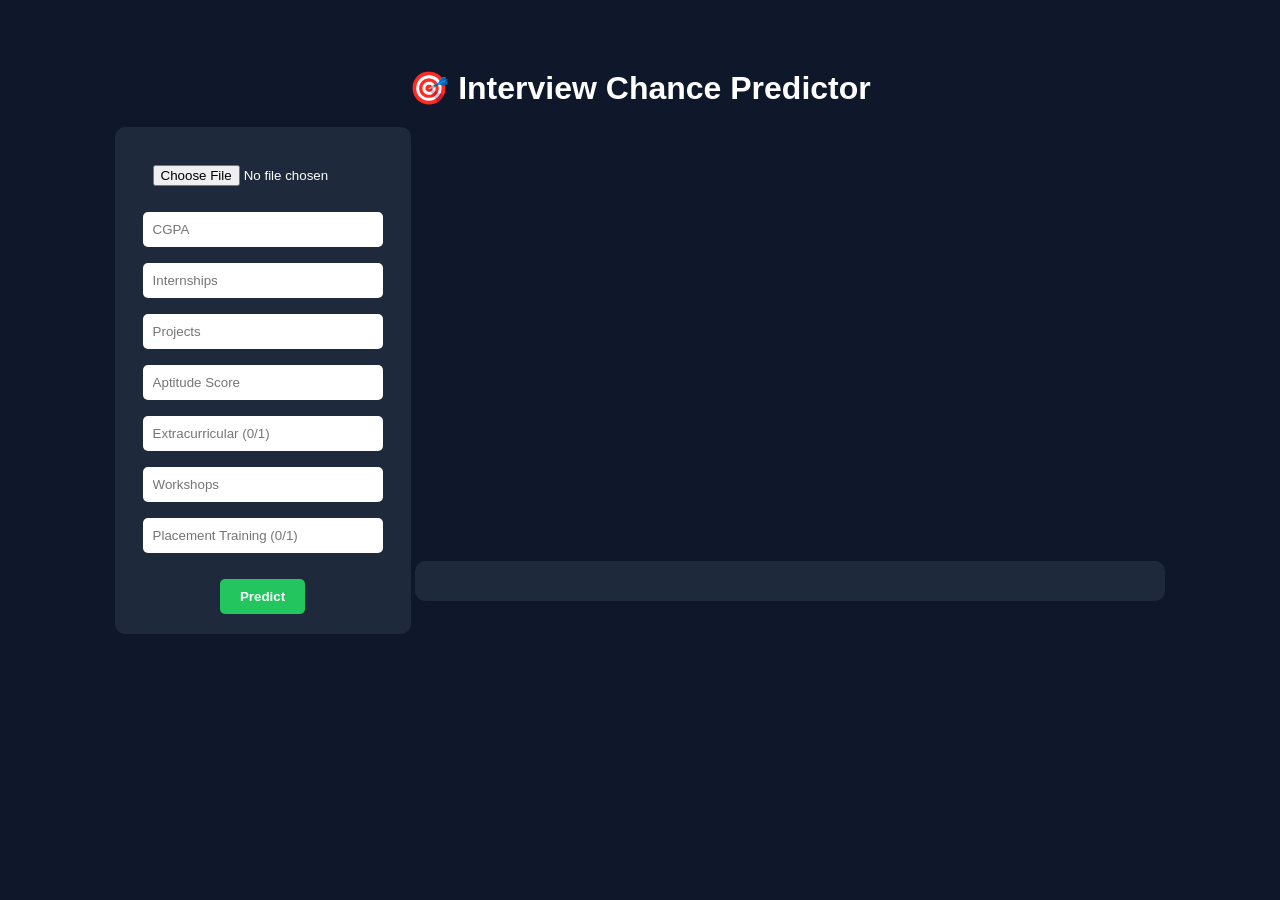
==== frontend/index.html @ 35190423 "basic frontend working" ====
<!DOCTYPE html>
<html>
<head>
    <title>Interview Predictor</title>

    <style>
        body {
            font-family: Arial;
            background: #0f172a;
            color: white;
            text-align: center;
            padding: 40px;
        }

        h1 {
            margin-bottom: 20px;
        }

        form {
            background: #1e293b;
            padding: 20px;
            border-radius: 10px;
            display: inline-block;
        }

        input {
            margin: 8px;
            padding: 10px;
            width: 220px;
            border-radius: 5px;
            border: none;
        }

        button {
            padding: 10px 20px;
            background: #22c55e;
            border: none;
            color: white;
            font-weight: bold;
            cursor: pointer;
            border-radius: 5px;
        }

        button:hover {
            background: #16a34a;
        }

        #result {
            margin-top: 25px;
            background: #1e293b;
            padding: 20px;
            border-radius: 10px;
            display: inline-block;
            width: 60%;
            text-align: left;
        }

        ul {
            margin-top: 5px;
        }
    </style>
</head>

<body>

<h1>🎯 Interview Chance Predictor</h1>

<form id="form">
    <input type="file" name="file" required><br>

    <input type="number" step="0.01" name="cgpa" placeholder="CGPA" required><br>
    <input type="number" name="internships" placeholder="Internships" required><br>
    <input type="number" name="projects" placeholder="Projects" required><br>
    <input type="number" name="aptitude" placeholder="Aptitude Score" required><br>
    <input type="number" name="extracurricular" placeholder="Extracurricular (0/1)" required><br>
    <input type="number" name="workshops" placeholder="Workshops" required><br>
    <input type="number" name="placement_training" placeholder="Placement Training (0/1)" required><br>

    <br>
    <button type="submit">Predict</button>
</form>

<div id="result"></div>

<script>
document.getElementById("form").addEventListener("submit", async function(e) {
    e.preventDefault();

    const resultDiv = document.getElementById("result");
    resultDiv.innerHTML = "⏳ Processing...";

    const formData = new FormData(this);

    try {
        const response = await fetch("http://127.0.0.1:8000/predict", {
            method: "POST",
            body: formData
        });

        const data = await response.json();

        if (data.error) {
            resultDiv.innerHTML = "❌ " + data.error;
            return;
        }

        resultDiv.innerHTML = `
            <h2>📊 Result</h2>
            <p><b>Probability:</b> ${data.probability}%</p>
            <p><b>Voice Score:</b> ${data.voice_score}</p>

            <p><b>Strengths:</b></p>
            <ul>
                ${data.strengths.map(s => `<li>${s}</li>`).join("")}
            </ul>

            <p><b>Weaknesses:</b></p>
            <ul>
                ${data.weaknesses.map(w => `<li>${w}</li>`).join("")}
            </ul>
        `;

    } catch (error) {
        console.error(error);
        resultDiv.innerHTML = "❌ Error connecting to backend";
    }
});
</script>

</body>
</html>











<!-- to start frontend -->
<!-- python -m http.server 5500 -->
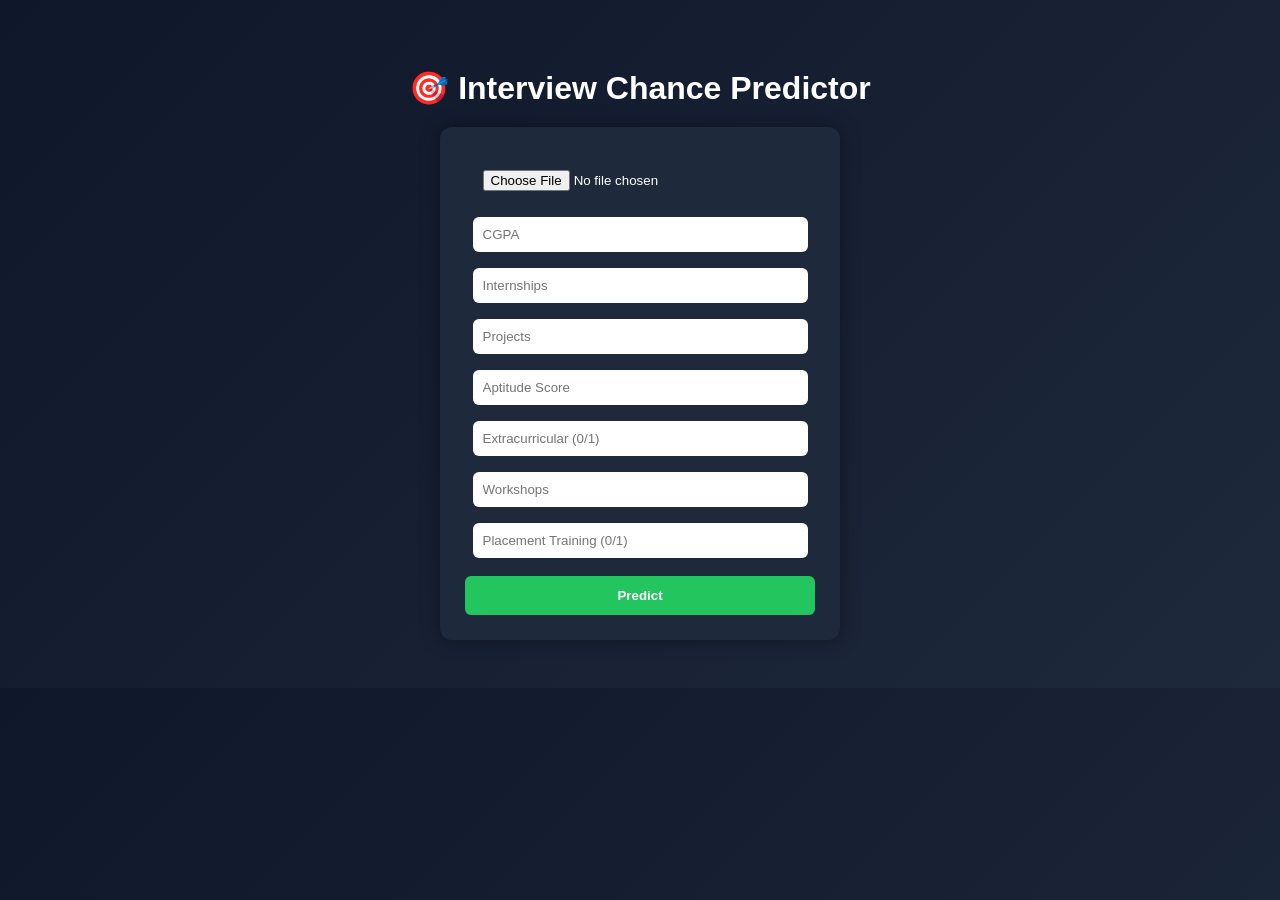
==== commit 186f6677: "Frontend Modified" ====
--- a/frontend/index.html
+++ b/frontend/index.html
@@ -1,84 +1,132 @@
 <!DOCTYPE html>
-<html>
+<html lang="en">
 <head>
-    <title>Interview Predictor</title>
+<meta charset="UTF-8">
+<title>Interview Chance Predictor</title>
 
-    <style>
-        body {
-            font-family: Arial;
-            background: #0f172a;
-            color: white;
-            text-align: center;
-            padding: 40px;
-        }
+<style>
+body {
+    font-family: Arial;
+    background: linear-gradient(135deg, #0f172a, #1e293b);
+    color: white;
+    text-align: center;
+    padding: 40px;
+}
 
-        h1 {
-            margin-bottom: 20px;
-        }
+h1 {
+    margin-bottom: 20px;
+}
 
-        form {
-            background: #1e293b;
-            padding: 20px;
-            border-radius: 10px;
-            display: inline-block;
-        }
+.card {
+    background: #1e293b;
+    padding: 25px;
+    border-radius: 12px;
+    display: inline-block;
+    width: 350px;
+    box-shadow: 0 0 20px rgba(0,0,0,0.4);
+}
 
-        input {
-            margin: 8px;
-            padding: 10px;
-            width: 220px;
-            border-radius: 5px;
-            border: none;
-        }
+input {
+    margin: 8px 0;
+    padding: 10px;
+    width: 90%;
+    border-radius: 6px;
+    border: none;
+}
 
-        button {
-            padding: 10px 20px;
-            background: #22c55e;
-            border: none;
-            color: white;
-            font-weight: bold;
-            cursor: pointer;
-            border-radius: 5px;
-        }
+button {
+    margin-top: 10px;
+    padding: 12px 20px;
+    background: #22c55e;
+    border: none;
+    color: white;
+    font-weight: bold;
+    cursor: pointer;
+    border-radius: 6px;
+    width: 100%;
+}
 
-        button:hover {
-            background: #16a34a;
-        }
+button:hover {
+    background: #16a34a;
+}
 
-        #result {
-            margin-top: 25px;
-            background: #1e293b;
-            padding: 20px;
-            border-radius: 10px;
-            display: inline-block;
-            width: 60%;
-            text-align: left;
-        }
+#result {
+    margin-top: 30px;
+    padding: 20px;
+    border-radius: 12px;
+    background: #1e293b;
+    display: none;
+}
 
-        ul {
-            margin-top: 5px;
-        }
-    </style>
+.progress-bar {
+    width: 100%;
+    background: #334155;
+    border-radius: 10px;
+    overflow: hidden;
+    margin: 10px 0;
+}
+
+.progress-fill {
+    height: 20px;
+    background: #22c55e;
+    width: 0%;
+    text-align: center;
+    color: black;
+    font-weight: bold;
+}
+
+.tag {
+    display: inline-block;
+    padding: 5px 10px;
+    margin: 5px;
+    border-radius: 6px;
+    font-size: 14px;
+}
+
+.strength {
+    background: #16a34a;
+}
+
+.weakness {
+    background: #dc2626;
+}
+
+.loader {
+    border: 4px solid #334155;
+    border-top: 4px solid #22c55e;
+    border-radius: 50%;
+    width: 30px;
+    height: 30px;
+    animation: spin 1s linear infinite;
+    margin: 15px auto;
+}
+
+@keyframes spin {
+    0% { transform: rotate(0deg); }
+    100% { transform: rotate(360deg); }
+}
+</style>
 </head>
 
 <body>
 
 <h1>🎯 Interview Chance Predictor</h1>
 
+<div class="card">
 <form id="form">
-    <input type="file" name="file" required><br>
+    <input type="file" name="file" required>
 
-    <input type="number" step="0.01" name="cgpa" placeholder="CGPA" required><br>
-    <input type="number" name="internships" placeholder="Internships" required><br>
-    <input type="number" name="projects" placeholder="Projects" required><br>
-    <input type="number" name="aptitude" placeholder="Aptitude Score" required><br>
-    <input type="number" name="extracurricular" placeholder="Extracurricular (0/1)" required><br>
-    <input type="number" name="workshops" placeholder="Workshops" required><br>
-    <input type="number" name="placement_training" placeholder="Placement Training (0/1)" required><br>
+    <input type="number" step="0.01" name="cgpa" placeholder="CGPA" required>
+    <input type="number" name="internships" placeholder="Internships" required>
+    <input type="number" name="projects" placeholder="Projects" required>
+    <input type="number" name="aptitude" placeholder="Aptitude Score" required>
+    <input type="number" name="extracurricular" placeholder="Extracurricular (0/1)" required>
+    <input type="number" name="workshops" placeholder="Workshops" required>
+    <input type="number" name="placement_training" placeholder="Placement Training (0/1)" required>
 
-    <br>
     <button type="submit">Predict</button>
 </form>
+</div>
 
 <div id="result"></div>
 
@@ -87,7 +135,8 @@
     e.preventDefault();
 
     const resultDiv = document.getElementById("result");
-    resultDiv.innerHTML = "⏳ Processing...";
+    resultDiv.style.display = "block";
+    resultDiv.innerHTML = "<div class='loader'></div><p>Analyzing...</p>";
 
     const formData = new FormData(this);
 
@@ -104,20 +153,26 @@
             return;
         }
 
+        const probability = data.probability;
+
         resultDiv.innerHTML = `
             <h2>📊 Result</h2>
-            <p><b>Probability:</b> ${data.probability}%</p>
+
+            <p><b>Probability:</b> ${probability}%</p>
+
+            <div class="progress-bar">
+                <div class="progress-fill" style="width:${probability}%">
+                    ${probability}%
+                </div>
+            </div>
+
             <p><b>Voice Score:</b> ${data.voice_score}</p>
 
-            <p><b>Strengths:</b></p>
-            <ul>
-                ${data.strengths.map(s => `<li>${s}</li>`).join("")}
-            </ul>
+            <h3>✅ Strengths</h3>
+            ${data.strengths.map(s => `<span class="tag strength">${s}</span>`).join("")}
 
-            <p><b>Weaknesses:</b></p>
-            <ul>
-                ${data.weaknesses.map(w => `<li>${w}</li>`).join("")}
-            </ul>
+            <h3>⚠️ Weaknesses</h3>
+            ${data.weaknesses.map(w => `<span class="tag weakness">${w}</span>`).join("")}
         `;
 
     } catch (error) {
@@ -131,14 +186,5 @@
 </html>
 
 
-
-
-
-
-
-
-
-
-
 <!-- to start frontend -->
 <!-- python -m http.server 5500 --> 
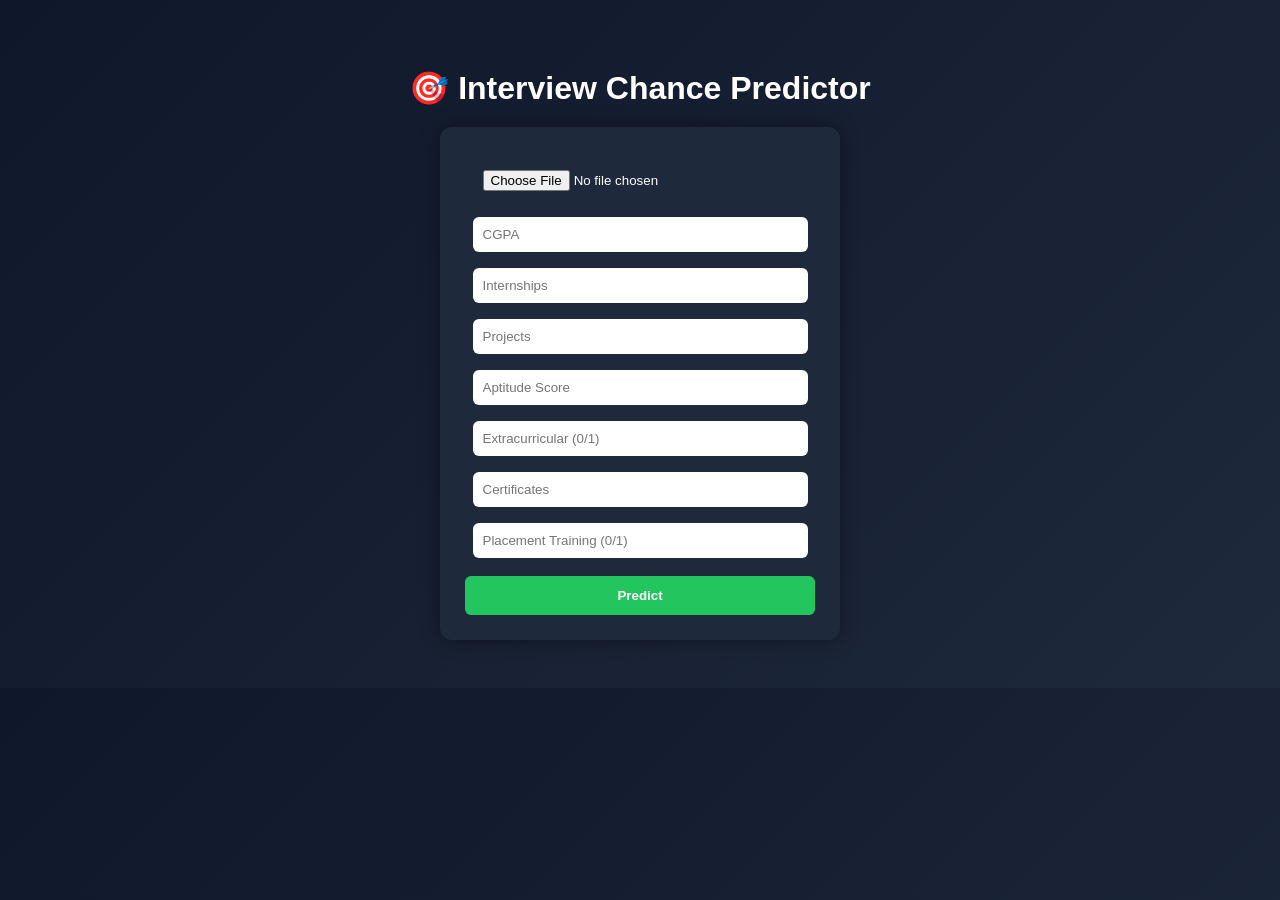
==== commit 5d09c100: "Basic complete pipeline" ====
--- a/frontend/index.html
+++ b/frontend/index.html
@@ -121,7 +121,7 @@
     <input type="number" name="projects" placeholder="Projects" required>
     <input type="number" name="aptitude" placeholder="Aptitude Score" required>
     <input type="number" name="extracurricular" placeholder="Extracurricular (0/1)" required>
-    <input type="number" name="workshops" placeholder="Workshops" required>
+    <input type="number" name="Certificates" placeholder="Certificates" required>
     <input type="number" name="placement_training" placeholder="Placement Training (0/1)" required>
 
     <button type="submit">Predict</button>
@@ -173,6 +173,9 @@
 
             <h3>⚠️ Weaknesses</h3>
             ${data.weaknesses.map(w => `<span class="tag weakness">${w}</span>`).join("")}
+
+            <h3>💡 Suggestions</h3>
+            ${(data.suggestions || []).map(s => `<span class="tag">${s}</span>`).join("")}
         `;
 
     } catch (error) {
@@ -188,3 +191,4 @@
 
 <!-- to start frontend -->
 <!-- python -m http.server 5500 --> 
+ <!-- http://localhost:5500/frontend/index.html --> 
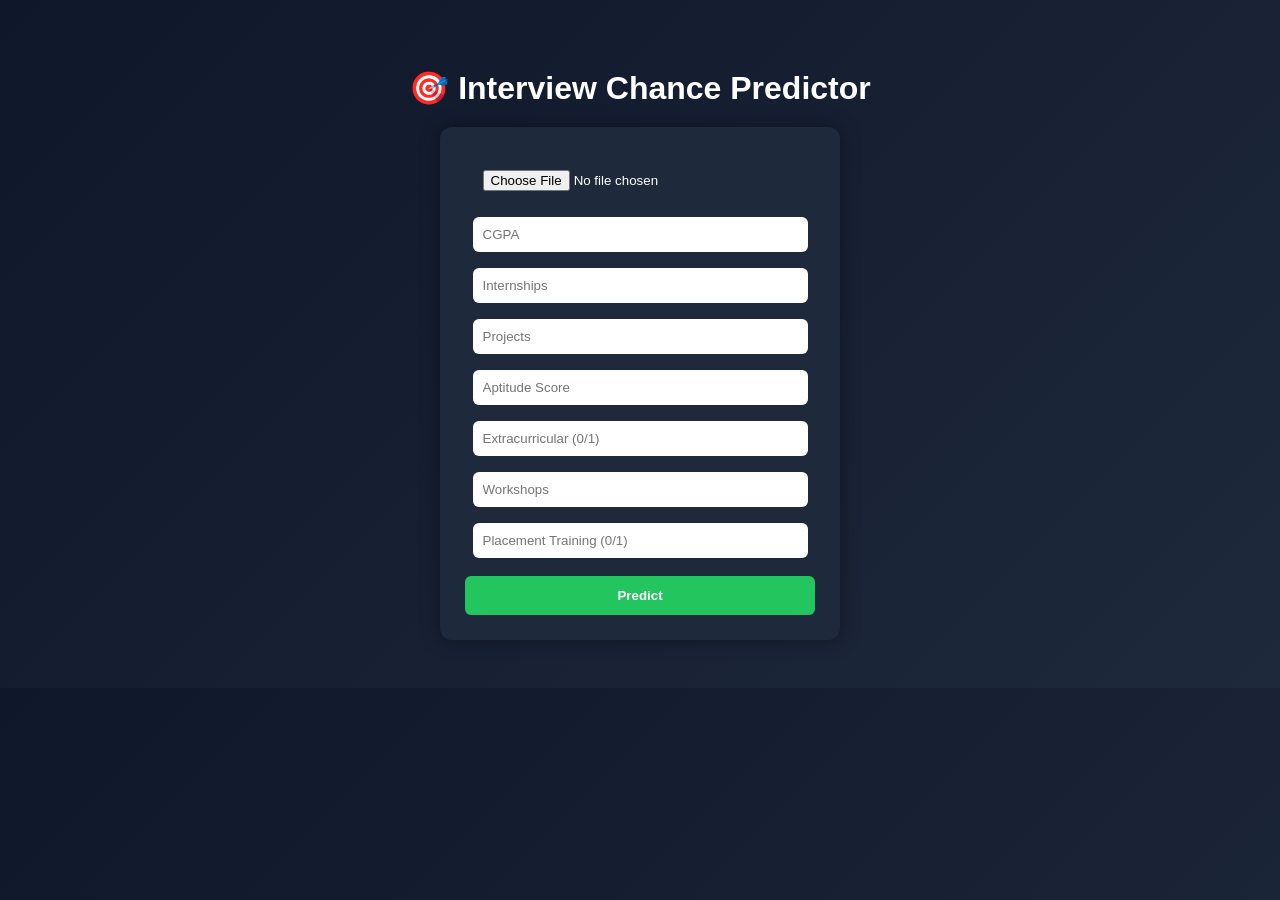
==== commit 7448d670: "Final Complete pipeline" ====
--- a/frontend/index.html
+++ b/frontend/index.html
@@ -81,6 +81,7 @@
     margin: 5px;
     border-radius: 6px;
     font-size: 14px;
+    background: #2563eb;
 }
 
 .strength {
@@ -121,7 +122,10 @@
     <input type="number" name="projects" placeholder="Projects" required>
     <input type="number" name="aptitude" placeholder="Aptitude Score" required>
     <input type="number" name="extracurricular" placeholder="Extracurricular (0/1)" required>
-    <input type="number" name="Certificates" placeholder="Certificates" required>
+
+    <!-- ✅ FIXED HERE -->
+    <input type="number" name="workshops" placeholder="Workshops" required>
+
     <input type="number" name="placement_training" placeholder="Placement Training (0/1)" required>
 
     <button type="submit">Predict</button>
@@ -169,10 +173,10 @@
             <p><b>Voice Score:</b> ${data.voice_score}</p>
 
             <h3>✅ Strengths</h3>
-            ${data.strengths.map(s => `<span class="tag strength">${s}</span>`).join("")}
+            ${(data.strengths || []).map(s => `<span class="tag strength">${s}</span>`).join("")}
 
             <h3>⚠️ Weaknesses</h3>
-            ${data.weaknesses.map(w => `<span class="tag weakness">${w}</span>`).join("")}
+            ${(data.weaknesses || []).map(w => `<span class="tag weakness">${w}</span>`).join("")}
 
             <h3>💡 Suggestions</h3>
             ${(data.suggestions || []).map(s => `<span class="tag">${s}</span>`).join("")}
@@ -189,6 +193,7 @@
 </html>
 
 
-<!-- to start frontend -->
-<!-- python -m http.server 5500 --> 
- <!-- http://localhost:5500/frontend/index.html --> 
+
+<!-- to start frontend --> 
+ <!-- python -m http.server 5500 --> 
+ <!-- http://localhost:5500/frontend/index.html -->
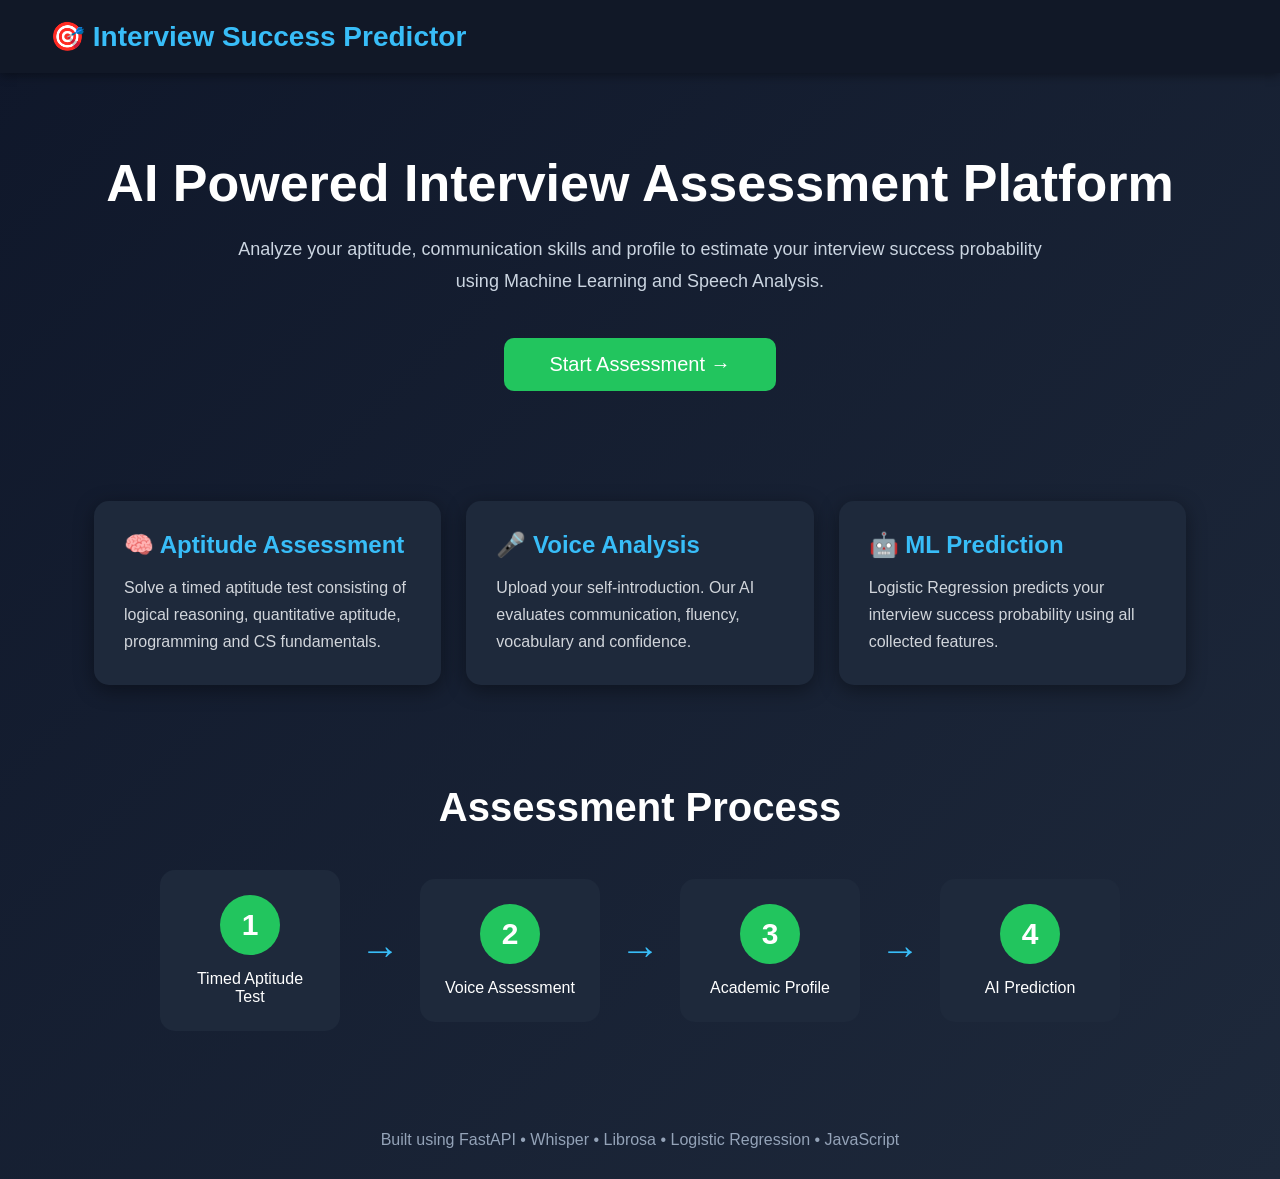
==== commit 72525765: "Frontend with Assesment" ====
--- a/frontend/index.html
+++ b/frontend/index.html
@@ -1,199 +1,209 @@
 <!DOCTYPE html>
 <html lang="en">
+
 <head>
-<meta charset="UTF-8">
-<title>Interview Chance Predictor</title>
-
-<style>
-body {
-    font-family: Arial;
-    background: linear-gradient(135deg, #0f172a, #1e293b);
-    color: white;
-    text-align: center;
-    padding: 40px;
-}
-
-h1 {
-    margin-bottom: 20px;
-}
-
-.card {
-    background: #1e293b;
-    padding: 25px;
-    border-radius: 12px;
-    display: inline-block;
-    width: 350px;
-    box-shadow: 0 0 20px rgba(0,0,0,0.4);
-}
-
-input {
-    margin: 8px 0;
-    padding: 10px;
-    width: 90%;
-    border-radius: 6px;
-    border: none;
-}
-
-button {
-    margin-top: 10px;
-    padding: 12px 20px;
-    background: #22c55e;
-    border: none;
-    color: white;
-    font-weight: bold;
-    cursor: pointer;
-    border-radius: 6px;
-    width: 100%;
-}
-
-button:hover {
-    background: #16a34a;
-}
-
-#result {
-    margin-top: 30px;
-    padding: 20px;
-    border-radius: 12px;
-    background: #1e293b;
-    display: none;
-}
-
-.progress-bar {
-    width: 100%;
-    background: #334155;
-    border-radius: 10px;
-    overflow: hidden;
-    margin: 10px 0;
-}
-
-.progress-fill {
-    height: 20px;
-    background: #22c55e;
-    width: 0%;
-    text-align: center;
-    color: black;
-    font-weight: bold;
-}
-
-.tag {
-    display: inline-block;
-    padding: 5px 10px;
-    margin: 5px;
-    border-radius: 6px;
-    font-size: 14px;
-    background: #2563eb;
-}
-
-.strength {
-    background: #16a34a;
-}
-
-.weakness {
-    background: #dc2626;
-}
-
-.loader {
-    border: 4px solid #334155;
-    border-top: 4px solid #22c55e;
-    border-radius: 50%;
-    width: 30px;
-    height: 30px;
-    animation: spin 1s linear infinite;
-    margin: 15px auto;
-}
-
-@keyframes spin {
-    0% { transform: rotate(0deg); }
-    100% { transform: rotate(360deg); }
-}
-</style>
+
+    <meta charset="UTF-8">
+    <meta name="viewport" content="width=device-width, initial-scale=1.0">
+
+    <title>Interview Success Predictor</title>
+
+    <link rel="stylesheet" href="css/style.css">
+
 </head>
 
 <body>
 
-<h1>🎯 Interview Chance Predictor</h1>
-
-<div class="card">
-<form id="form">
-    <input type="file" name="file" required>
-
-    <input type="number" step="0.01" name="cgpa" placeholder="CGPA" required>
-    <input type="number" name="internships" placeholder="Internships" required>
-    <input type="number" name="projects" placeholder="Projects" required>
-    <input type="number" name="aptitude" placeholder="Aptitude Score" required>
-    <input type="number" name="extracurricular" placeholder="Extracurricular (0/1)" required>
-
-    <!-- ✅ FIXED HERE -->
-    <input type="number" name="workshops" placeholder="Workshops" required>
-
-    <input type="number" name="placement_training" placeholder="Placement Training (0/1)" required>
-
-    <button type="submit">Predict</button>
-</form>
-</div>
-
-<div id="result"></div>
-
-<script>
-document.getElementById("form").addEventListener("submit", async function(e) {
-    e.preventDefault();
-
-    const resultDiv = document.getElementById("result");
-    resultDiv.style.display = "block";
-    resultDiv.innerHTML = "<div class='loader'></div><p>Analyzing...</p>";
-
-    const formData = new FormData(this);
-
-    try {
-        const response = await fetch("http://127.0.0.1:8000/predict", {
-            method: "POST",
-            body: formData
-        });
-
-        const data = await response.json();
-
-        if (data.error) {
-            resultDiv.innerHTML = "❌ " + data.error;
-            return;
+    <!-- Navigation -->
+
+    <nav class="navbar">
+
+        <div class="logo">
+
+            🎯 Interview Success Predictor
+
+        </div>
+
+    </nav>
+
+    <!-- Hero Section -->
+
+    <section class="hero">
+
+        <h1>
+
+            AI Powered Interview Assessment Platform
+
+        </h1>
+
+        <p>
+
+            Analyze your aptitude, communication skills and profile
+            to estimate your interview success probability using
+            Machine Learning and Speech Analysis.
+
+        </p>
+
+        <button onclick="startAssessment()">
+
+            Start Assessment →
+
+        </button>
+
+    </section>
+
+    <!-- Features -->
+
+    <section class="features">
+
+        <div class="feature-card">
+
+            <h2>🧠 Aptitude Assessment</h2>
+
+            <p>
+
+                Solve a timed aptitude test consisting of
+                logical reasoning, quantitative aptitude,
+                programming and CS fundamentals.
+
+            </p>
+
+        </div>
+
+        <div class="feature-card">
+
+            <h2>🎤 Voice Analysis</h2>
+
+            <p>
+
+                Upload your self-introduction.
+                Our AI evaluates communication,
+                fluency, vocabulary and confidence.
+
+            </p>
+
+        </div>
+
+        <div class="feature-card">
+
+            <h2>🤖 ML Prediction</h2>
+
+            <p>
+
+                Logistic Regression predicts your
+                interview success probability using
+                all collected features.
+
+            </p>
+
+        </div>
+
+    </section>
+
+    <!-- Assessment Flow -->
+
+    <section class="workflow">
+
+        <h2>Assessment Process</h2>
+
+        <div class="steps">
+
+            <div class="step">
+
+                <h3>1</h3>
+
+                <p>
+
+                    Timed Aptitude Test
+
+                </p>
+
+            </div>
+
+            <div class="arrow">
+
+                →
+
+            </div>
+
+            <div class="step">
+
+                <h3>2</h3>
+
+                <p>
+
+                    Voice Assessment
+
+                </p>
+
+            </div>
+
+            <div class="arrow">
+
+                →
+
+            </div>
+
+            <div class="step">
+
+                <h3>3</h3>
+
+                <p>
+
+                    Academic Profile
+
+                </p>
+
+            </div>
+
+            <div class="arrow">
+
+                →
+
+            </div>
+
+            <div class="step">
+
+                <h3>4</h3>
+
+                <p>
+
+                    AI Prediction
+
+                </p>
+
+            </div>
+
+        </div>
+
+    </section>
+
+    <!-- Footer -->
+
+    <footer>
+
+        <p>
+
+            Built using FastAPI • Whisper • Librosa • Logistic Regression • JavaScript
+
+        </p>
+
+    </footer>
+
+    <script>
+
+        function startAssessment() {
+
+            window.location.href = "aptitude.html";
+
         }
 
-        const probability = data.probability;
-
-        resultDiv.innerHTML = `
-            <h2>📊 Result</h2>
-
-            <p><b>Probability:</b> ${probability}%</p>
-
-            <div class="progress-bar">
-                <div class="progress-fill" style="width:${probability}%">
-                    ${probability}%
-                </div>
-            </div>
-
-            <p><b>Voice Score:</b> ${data.voice_score}</p>
-
-            <h3>✅ Strengths</h3>
-            ${(data.strengths || []).map(s => `<span class="tag strength">${s}</span>`).join("")}
-
-            <h3>⚠️ Weaknesses</h3>
-            ${(data.weaknesses || []).map(w => `<span class="tag weakness">${w}</span>`).join("")}
-
-            <h3>💡 Suggestions</h3>
-            ${(data.suggestions || []).map(s => `<span class="tag">${s}</span>`).join("")}
-        `;
-
-    } catch (error) {
-        console.error(error);
-        resultDiv.innerHTML = "❌ Error connecting to backend";
-    }
-});
-</script>
+    </script>
 
 </body>
+
 </html>
-
-
-
 <!-- to start frontend --> 
+ <!-- first move to the frontend folder->  cd interview-chances-predictor/frontend--> 
  <!-- python -m http.server 5500 --> 
- <!-- http://localhost:5500/frontend/index.html -->+ <!-- http://localhost:5500/index.html -->
--- a/frontend/css/style.css
+++ b/frontend/css/style.css
@@ -0,0 +1,258 @@
+*{
+    margin:0;
+    padding:0;
+    box-sizing:border-box;
+    font-family:'Segoe UI',Tahoma,Geneva,Verdana,sans-serif;
+}
+
+body{
+
+    background:linear-gradient(135deg,#0f172a,#1e293b);
+    color:white;
+    min-height:100vh;
+
+}
+
+.navbar{
+
+    width:100%;
+    padding:20px 50px;
+    background:#111827;
+    display:flex;
+    justify-content:space-between;
+    align-items:center;
+    box-shadow:0px 2px 10px rgba(0,0,0,.4);
+
+}
+
+.logo{
+
+    font-size:28px;
+    font-weight:bold;
+    color:#38bdf8;
+
+}
+
+.hero{
+
+    width:90%;
+    margin:auto;
+    padding:80px 0;
+    text-align:center;
+
+}
+
+.hero h1{
+
+    font-size:52px;
+    margin-bottom:20px;
+
+}
+
+.hero p{
+
+    width:70%;
+    margin:auto;
+    color:#cbd5e1;
+    line-height:1.8;
+    font-size:18px;
+
+}
+
+.hero button{
+
+    margin-top:40px;
+    padding:15px 45px;
+    font-size:20px;
+    border:none;
+    border-radius:10px;
+    background:#22c55e;
+    color:white;
+    cursor:pointer;
+    transition:.3s;
+
+}
+
+.hero button:hover{
+
+    background:#16a34a;
+    transform:scale(1.05);
+
+}
+
+.features{
+
+    width:90%;
+    margin:auto;
+    display:grid;
+    grid-template-columns:repeat(auto-fit,minmax(280px,1fr));
+    gap:25px;
+    padding:30px;
+
+}
+
+.feature-card{
+
+    background:#1e293b;
+    padding:30px;
+    border-radius:15px;
+    transition:.3s;
+    box-shadow:0 5px 20px rgba(0,0,0,.4);
+
+}
+
+.feature-card:hover{
+
+    transform:translateY(-10px);
+
+}
+
+.feature-card h2{
+
+    color:#38bdf8;
+    margin-bottom:15px;
+
+}
+
+.feature-card p{
+
+    color:#d1d5db;
+    line-height:1.7;
+
+}
+
+.workflow{
+
+    width:90%;
+    margin:70px auto;
+
+}
+
+.workflow h2{
+
+    text-align:center;
+    margin-bottom:40px;
+    font-size:40px;
+
+}
+
+.steps{
+
+    display:flex;
+    justify-content:center;
+    align-items:center;
+    flex-wrap:wrap;
+    gap:20px;
+
+}
+
+.step{
+
+    background:#1e293b;
+    width:180px;
+    padding:25px;
+    border-radius:15px;
+    text-align:center;
+
+}
+
+.step h3{
+
+    width:60px;
+    height:60px;
+    margin:auto;
+    border-radius:50%;
+    background:#22c55e;
+    display:flex;
+    justify-content:center;
+    align-items:center;
+    font-size:30px;
+    margin-bottom:15px;
+
+}
+
+.arrow{
+
+    font-size:40px;
+    color:#38bdf8;
+
+}
+
+footer{
+
+    margin-top:70px;
+    text-align:center;
+    padding:30px;
+    color:#94a3b8;
+
+}
+
+/* ---------- Aptitude Test ---------- */
+
+.question-box{
+
+    width:70%;
+    margin:50px auto;
+    background:#1e293b;
+    padding:35px;
+    border-radius:15px;
+
+}
+
+.question{
+
+    font-size:28px;
+    margin-bottom:25px;
+
+}
+
+.option{
+
+    background:#334155;
+    padding:15px;
+    margin:15px 0;
+    border-radius:10px;
+    cursor:pointer;
+    transition:.3s;
+
+}
+
+.option:hover{
+
+    background:#2563eb;
+
+}
+
+.timer{
+
+    font-size:25px;
+    color:#22c55e;
+    margin-bottom:25px;
+
+}
+
+.navigation{
+
+    margin-top:30px;
+    display:flex;
+    justify-content:space-between;
+
+}
+
+.navigation button{
+
+    padding:12px 25px;
+    font-size:18px;
+    border:none;
+    border-radius:10px;
+    background:#2563eb;
+    color:white;
+    cursor:pointer;
+
+}
+
+.navigation button:hover{
+
+    background:#1d4ed8;
+
+}
